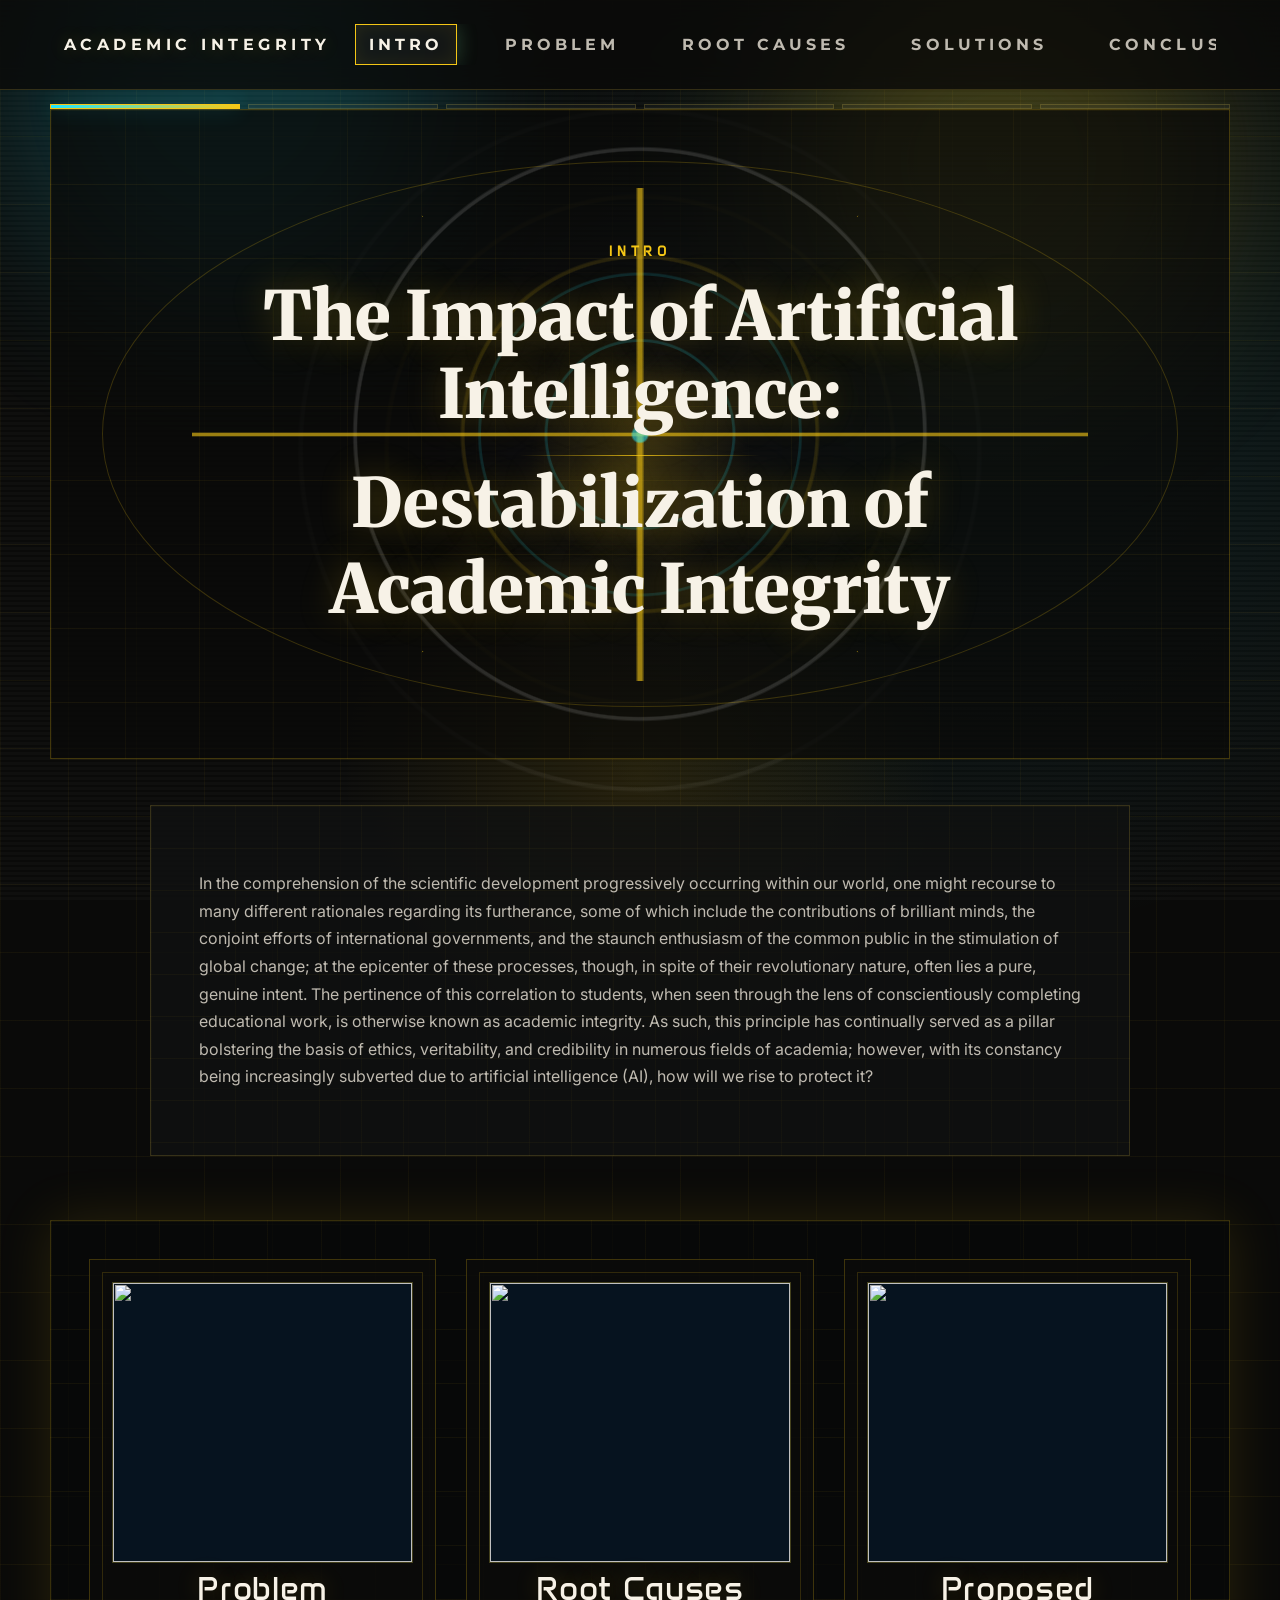
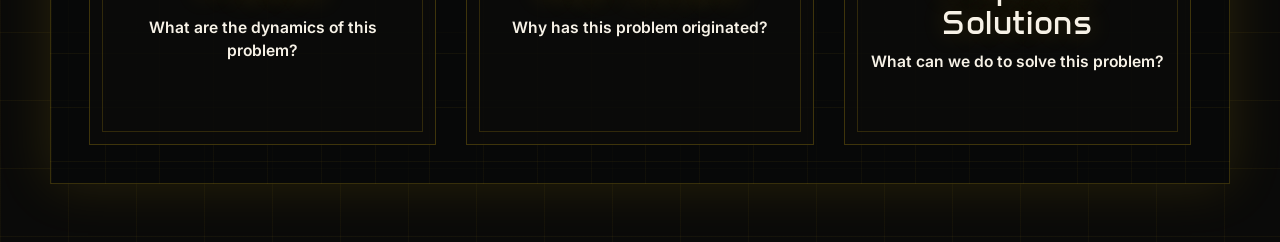
==== index.html @ 56b4ea34 "Add files via upload" ====
<!DOCTYPE html>
<html lang="en">
<head>
  <meta charset="UTF-8">
  <meta name="viewport" content="width=device-width, initial-scale=1.0">
  <title>The Impact of Artificial Intelligence: Destabilization of Academic Integrity</title>
  <link rel="preconnect" href="https://fonts.googleapis.com">
  <link rel="preconnect" href="https://fonts.gstatic.com" crossorigin>
  <link href="https://fonts.googleapis.com/css2?family=Cormorant+Garamond:wght@500;600;700&family=Anta&family=Inter:wght@400;500;600;700;800&family=Merriweather:wght@400;700;900&family=Montserrat:wght@400;500;600;700;800&display=swap" rel="stylesheet">
  <link rel="stylesheet" href="styles.css?v=finalbibliography6">
</head>
<body>
  <header class="site-header">
    <a class="brand" href="index.html">Academic Integrity</a>
    <nav class="nav">
      <a class="active" href="index.html">Intro</a>
      <a href="problem.html">Problem</a>
      <a href="root-causes.html">Root Causes</a>
      <a href="solutions.html">Solutions</a>
      <a href="conclusion.html">Conclusion</a>
    </nav>
  </header>

  <main>
    <section class="hero compass-frame">
      <div class="hero-copy">
        <p class="eyebrow">Intro</p>
        <h1><span>The Impact of Artificial Intelligence:</span><span>Destabilization of</span><span>Academic Integrity</span></h1>
      </div>
      <div class="ai-core" aria-hidden="true"></div>
    </section>

    <section class="single-panel intro-panel">
      <p>In the comprehension of the scientific development progressively occurring within our world, one might recourse to many different rationales regarding its furtherance, some of which include the contributions of brilliant minds, the conjoint efforts of international governments, and the staunch enthusiasm of the common public in the stimulation of global change; at the epicenter of these processes, though, in spite of their revolutionary nature, often lies a pure, genuine intent. The pertinence of this correlation to students, when seen through the lens of conscientiously completing educational work, is otherwise known as academic integrity. As such, this principle has continually served as a pillar bolstering the basis of ethics, veritability, and credibility in numerous fields of academia; however, with its constancy being increasingly subverted due to artificial intelligence (AI), how will we rise to protect it?</p>
    </section>

    <section class="feature-grid">
      <a class="feature-card" href="problem.html">
        <img class="feature-image" src="assets/problem-ai-head.png" alt="">
        <span class="feature-title">Problem</span>
        <span class="feature-question">What are the dynamics of this problem?</span>
      </a>
      <a class="feature-card" href="root-causes.html">
        <img class="feature-image" src="assets/root-causes-ai-tools.png" alt="">
        <span class="feature-title">Root Causes</span>
        <span class="feature-question">Why has this problem originated?</span>
      </a>
      <a class="feature-card" href="solutions.html">
        <img class="feature-image" src="assets/solutions-brain-bulb.png" alt="">
        <span class="feature-title">Proposed Solutions</span>
        <span class="feature-question">What can we do to solve this problem?</span>
      </a>
    </section>
  </main>
  <script src="theme-loader.js?v=45"></script>
</body>
</html>
---- styles.css ----
:root {
  --bg: #0a0a09;
  --panel: rgba(16, 17, 17, 0.84);
  --panel-strong: rgba(18, 18, 17, 0.96);
  --line: rgba(216, 183, 67, 0.2);
  --line-strong: #f5c716;
  --ink: #f7f2e7;
  --muted: #bfbab0;
  --accent: #21e6ff;
  --warning: #f5c716;
  --magenta: #ab70ff;
  --shadow: 0 0 52px rgba(245, 199, 22, 0.13);
  --font-display: "Montserrat";
  --font-serif: "Merriweather";
  --font-ui: "Montserrat";
  --font-body: "Inter";
  --font-digital: "Anta";
  --font-accent: "Cormorant Garamond";
}

* {
  box-sizing: border-box;
}

body {
  margin: 0;
  min-height: 100vh;
  color: var(--ink);
  font-family: var(--font-body);
  --cursor-x: 50%;
  --cursor-y: 50%;
  --tilt-x: 0deg;
  --tilt-y: 0deg;
  --glow-x: 50%;
  --glow-y: 50%;
  background:
    radial-gradient(circle at 50% 42%, rgba(245, 199, 22, 0.11), transparent 24%),
    radial-gradient(circle at 78% 20%, rgba(33, 230, 255, 0.09), transparent 32%),
    linear-gradient(rgba(245, 199, 22, 0.05) 1px, transparent 1px),
    linear-gradient(90deg, rgba(245, 199, 22, 0.04) 1px, transparent 1px),
    var(--bg);
  background-size: auto, auto, 68px 68px, 68px 68px, auto;
}

.ambient-field {
  position: fixed;
  inset: 0;
  z-index: -1;
  pointer-events: none;
  overflow: hidden;
}

.ambient-field span {
  position: absolute;
  width: 34vw;
  aspect-ratio: 1;
  border-radius: 50%;
  filter: blur(84px);
  opacity: 0.2;
  transform: translate(-50%, -50%);
  transition: left 500ms ease, top 500ms ease, opacity 300ms ease;
}

.ambient-field span:nth-child(1) {
  left: calc(18% + (var(--page-ratio) * 18%));
  top: 10%;
  background: var(--accent);
}

.ambient-field span:nth-child(2) {
  left: calc(78% - (var(--page-ratio) * 24%));
  top: calc(18% + (var(--page-ratio) * 16%));
  background: var(--warning);
}

.ambient-field span:nth-child(3) {
  left: var(--cursor-x);
  top: var(--cursor-y);
  width: 20vw;
  opacity: 0.12;
  background: var(--magenta);
}

body::before {
  content: "";
  position: fixed;
  inset: 0;
  pointer-events: none;
  background:
    radial-gradient(circle at 50% 50%, transparent 0 32%, rgba(245, 199, 22, 0.06) 32.2% 32.5%, transparent 32.8% 43%, rgba(255, 255, 255, 0.05) 43.2% 43.5%, transparent 43.8%),
    linear-gradient(transparent 50%, rgba(255, 255, 255, 0.018) 50%);
  background-size: auto, 100% 5px;
  mix-blend-mode: screen;
}

a {
  color: inherit;
  text-decoration: none;
}

p,
li {
  color: var(--muted);
  font-family: var(--font-body);
  font-size: clamp(1rem, 1.25vw, 1.12rem);
  line-height: 1.72;
}

.site-header {
  position: sticky;
  top: 0;
  z-index: 10;
  display: flex;
  align-items: center;
  justify-content: space-between;
  gap: 24px;
  padding: 24px clamp(20px, 5vw, 72px);
  border-bottom: 1px solid var(--line);
  background: rgba(10, 10, 9, 0.82);
  backdrop-filter: blur(16px);
}

.brand {
  color: var(--ink);
  font-family: var(--font-ui);
  font-weight: 700;
  letter-spacing: 0.28em;
  text-transform: uppercase;
  text-shadow: 0 0 18px rgba(245, 199, 22, 0.22);
  white-space: nowrap;
}

.nav {
  position: relative;
  display: flex;
  gap: clamp(8px, 3vw, 34px);
  overflow-x: auto;
  max-width: 100%;
  scrollbar-width: none;
}

.nav a {
  position: relative;
  z-index: 1;
  border: 1px solid transparent;
  padding: 10px 13px;
  color: var(--muted);
  font-family: var(--font-ui);
  font-size: 0.98rem;
  font-weight: 700;
  letter-spacing: 0.26em;
  text-transform: uppercase;
  white-space: nowrap;
}

.nav-indicator {
  position: absolute;
  z-index: 0;
  left: 0;
  top: 0;
  bottom: 0;
  border: 1px solid var(--line-strong);
  background: rgba(255, 255, 255, 0.04);
  box-shadow: 0 0 22px rgba(33, 230, 255, 0.16);
  transition: transform 220ms ease, width 220ms ease;
  pointer-events: none;
}

.route-progress {
  position: sticky;
  top: 88px;
  z-index: 9;
  width: min(1180px, calc(100% - 32px));
  margin: 14px auto 0;
  display: grid;
  grid-template-columns: repeat(var(--page-count, 6), minmax(0, 1fr));
  gap: 8px;
  pointer-events: auto;
}

.route-dot {
  height: 5px;
  border: 1px solid var(--line);
  background: rgba(255, 255, 255, 0.04);
  transition: transform 180ms ease, background 180ms ease, border-color 180ms ease;
}

.route-dot.is-lit {
  border-color: var(--line-strong);
  background: linear-gradient(90deg, var(--accent), var(--warning));
}

.route-dot.is-current {
  box-shadow: 0 0 22px rgba(33, 230, 255, 0.24);
}

.nav a:hover,
.nav a.active {
  border-color: rgba(245, 199, 22, 0.55);
  color: var(--ink);
  box-shadow: inset 0 0 18px rgba(245, 199, 22, 0.08), 0 0 24px rgba(245, 199, 22, 0.12);
}

main {
  width: min(1180px, calc(100% - 32px));
  margin: 0 auto;
}

.hero {
  min-height: min(680px, calc(78vh - 66px));
  display: grid;
  place-items: center;
  padding: clamp(44px, 7vw, 82px) clamp(18px, 4vw, 48px);
}

.compass-frame,
.digital-frame {
  position: relative;
  overflow: hidden;
  border: 1px solid rgba(245, 199, 22, 0.24);
  background:
    radial-gradient(circle at 50% 54%, rgba(245, 199, 22, 0.18), transparent 16%),
    radial-gradient(circle at 50% 50%, transparent 0 26%, rgba(245, 199, 22, 0.13) 26.2% 26.5%, transparent 26.8% 42%, rgba(255, 255, 255, 0.13) 42.2% 42.5%, transparent 42.8%),
    linear-gradient(rgba(245, 199, 22, 0.055) 1px, transparent 1px),
    linear-gradient(90deg, rgba(245, 199, 22, 0.04) 1px, transparent 1px),
    rgba(10, 10, 9, 0.74);
  background-size: auto, auto, 74px 74px, 74px 74px, auto;
  box-shadow: var(--shadow);
}

.compass-frame::before,
.digital-frame::before {
  content: "";
  position: absolute;
  inset: clamp(22px, 4vw, 58px);
  border: 1px solid rgba(245, 199, 22, 0.2);
  border-radius: 50%;
  pointer-events: none;
}

.compass-frame::after,
.digital-frame::after {
  content: "";
  position: absolute;
  width: min(48vw, 620px);
  aspect-ratio: 1;
  left: 50%;
  top: 50%;
  transform: translate(-50%, -50%) rotate(45deg);
  border: 2px solid rgba(245, 199, 22, 0.78);
  box-shadow: 0 0 38px rgba(245, 199, 22, 0.38);
  clip-path: polygon(50% 0, 56% 44%, 100% 50%, 56% 56%, 50% 100%, 44% 56%, 0 50%, 44% 44%);
  pointer-events: none;
}

.hero-copy,
.page-heading {
  position: relative;
  z-index: 2;
  padding: clamp(24px, 5vw, 48px);
  text-align: center;
}

.hero-copy {
  max-width: 980px;
}

.eyebrow {
  margin: 0 0 14px;
  color: var(--warning);
  font-family: var(--font-digital);
  font-size: 0.84rem;
  font-weight: 800;
  letter-spacing: 0.36em;
  text-transform: uppercase;
}

h1,
h2,
h3 {
  margin: 0;
  color: var(--ink);
  letter-spacing: 0;
  font-family: var(--font-display);
}

h1 {
  max-width: 980px;
  font-size: clamp(2.75rem, 5.3vw, 5.35rem);
  font-family: var(--font-serif);
  font-weight: 900;
  line-height: 1.15;
  text-shadow: 0 0 36px rgba(245, 199, 22, 0.26);
}

h1 span {
  display: block;
}

h1 span:first-child::after {
  content: "";
  display: block;
  width: min(240px, 44vw);
  height: 1px;
  margin: clamp(14px, 2vw, 22px) auto 0;
  background: linear-gradient(90deg, transparent, rgba(245, 199, 22, 0.82), transparent);
}

h1 span + span {
  margin-top: 0.12em;
}

h2 {
  margin-bottom: 18px;
  color: var(--ink);
  font-size: clamp(1.3rem, 1.85vw, 1.9rem);
  font-weight: 800;
  line-height: 1.18;
  overflow-wrap: anywhere;
  hyphens: auto;
}

h3 {
  margin: 28px 0 12px;
  color: var(--warning);
  font-family: var(--font-digital);
  font-size: 1rem;
  letter-spacing: 0.22em;
  text-transform: uppercase;
}

.ai-core {
  position: absolute;
  z-index: 1;
  inset: 12%;
  pointer-events: none;
  background:
    radial-gradient(circle at 50% 50%, rgba(33, 230, 255, 0.55) 0 1.4%, transparent 1.8%),
    linear-gradient(90deg, transparent 0 49.5%, rgba(245, 199, 22, 0.62) 49.8% 50.2%, transparent 50.5%),
    linear-gradient(0deg, transparent 0 49.5%, rgba(245, 199, 22, 0.62) 49.8% 50.2%, transparent 50.5%),
    radial-gradient(circle at 50% 50%, transparent 0 18%, rgba(33, 230, 255, 0.16) 18.2% 18.5%, transparent 18.8% 31%, rgba(33, 230, 255, 0.13) 31.2% 31.5%, transparent 31.8%);
  animation: pulseGrid 5s ease-in-out infinite;
}

.page {
  padding: clamp(34px, 6vw, 72px) 0 clamp(54px, 8vw, 96px);
}

.page-heading {
  min-height: 300px;
  display: grid;
  place-content: center;
  margin-bottom: clamp(34px, 6vw, 72px);
}

.page-heading h1 {
  font-size: clamp(3rem, 6.5vw, 6.6rem);
  line-height: 1.08;
}

.single-panel,
.main-panel,
.quote-panel {
  border: 1px solid var(--line);
  background:
    linear-gradient(rgba(245, 199, 22, 0.035) 1px, transparent 1px),
    linear-gradient(90deg, rgba(245, 199, 22, 0.026) 1px, transparent 1px),
    var(--panel);
  background-size: 42px 42px;
  box-shadow: var(--shadow);
  padding: clamp(26px, 4.4vw, 48px);
}

.motion-panel {
  opacity: 0;
  clip-path: inset(18px 0 18px 0 round 18px);
  filter: blur(6px);
  transform: translateY(24px) scale(0.985) rotateX(var(--tilt-x)) rotateY(var(--tilt-y));
  transform-style: preserve-3d;
  transition: opacity 650ms ease, transform 650ms ease, filter 650ms ease, clip-path 650ms ease, border-color 180ms ease;
}

.motion-panel.is-visible {
  opacity: 1;
  clip-path: inset(0 0 0 0 round 0);
  filter: blur(0);
  transform: translateY(0) rotateX(var(--tilt-x)) rotateY(var(--tilt-y));
}

.motion-panel::selection {
  background: var(--accent);
  color: var(--bg);
}

.single-panel {
  margin: clamp(26px, 4vw, 46px) 0;
}

.intro-panel {
  max-width: 980px;
  margin-left: auto;
  margin-right: auto;
}

.feature-grid {
  display: grid;
  grid-template-columns: repeat(3, minmax(0, 1fr));
  gap: clamp(18px, 2.4vw, 30px);
  margin: clamp(30px, 5vw, 64px) 0 clamp(30px, 5vw, 58px);
  padding: clamp(22px, 3.4vw, 38px);
  border: 1px solid rgba(245, 199, 22, 0.2);
  background:
    radial-gradient(circle at 50% 50%, rgba(245, 199, 22, 0.1), transparent 22%),
    linear-gradient(rgba(245, 199, 22, 0.05) 1px, transparent 1px),
    linear-gradient(90deg, rgba(245, 199, 22, 0.04) 1px, transparent 1px),
    rgba(8, 9, 9, 0.72);
  background-size: auto, 54px 54px, 54px 54px, auto;
  box-shadow: var(--shadow);
}

.feature-card {
  position: relative;
  display: grid;
  grid-template-rows: clamp(230px, 22vw, 310px) auto auto;
  align-content: start;
  gap: 10px;
  min-height: 486px;
  padding: clamp(16px, 2vw, 22px);
  border: 1px solid rgba(245, 199, 22, 0.22);
  background: rgba(11, 11, 10, 0.82);
  overflow: hidden;
  transition: transform 180ms ease, border-color 180ms ease, box-shadow 180ms ease;
}

.feature-card::before {
  content: "";
  position: absolute;
  inset: 12px;
  border: 1px solid rgba(245, 199, 22, 0.16);
  pointer-events: none;
}

.feature-card:hover {
  transform: translateY(-8px);
  border-color: rgba(245, 199, 22, 0.72);
  box-shadow: 0 0 44px rgba(245, 199, 22, 0.17);
}

.feature-image {
  display: block;
  width: 100%;
  height: 100%;
  object-fit: contain;
  border: 1px solid rgba(245, 199, 22, 0.25);
  background-color: #06131f;
}

.feature-title {
  color: var(--ink);
  align-self: center;
  font-family: var(--font-digital);
  font-size: clamp(1.85rem, 2.55vw, 3rem);
  font-weight: 400;
  letter-spacing: 0.02em;
  line-height: 1.04;
  text-align: center;
  text-shadow: 0 0 24px rgba(245, 199, 22, 0.22);
}

.feature-question {
  align-self: start;
  color: var(--ink);
  font-family: var(--font-body);
  font-size: clamp(0.98rem, 1.16vw, 1.22rem);
  font-weight: 600;
  line-height: 1.45;
  text-align: center;
}

.content-grid,
.two-column {
  display: grid;
  gap: clamp(24px, 4vw, 46px);
  align-items: stretch;
}

.content-grid {
  grid-template-columns: minmax(0, 1fr) minmax(300px, 0.56fr);
}

.two-column {
  grid-template-columns: repeat(2, minmax(0, 1fr));
}

.two-column .main-panel,
.content-grid .main-panel,
.content-grid .quote-panel {
  height: 100%;
}

.panel-image {
  display: block;
  width: 100%;
  margin: 0 0 24px;
  border: 1px solid rgba(245, 199, 22, 0.26);
  background: rgba(2, 8, 23, 0.6);
  box-shadow: inset 0 0 24px rgba(245, 199, 22, 0.08), 0 0 28px rgba(245, 199, 22, 0.12);
}

.conclusion-image {
  height: auto;
  max-height: none;
  object-fit: contain;
}

.conclusion-thesis {
  margin: 8px 0 28px;
  color: var(--ink);
  font-family: var(--font-accent);
  font-size: clamp(1.8rem, 3.25vw, 3.25rem);
  font-style: normal;
  font-weight: 700;
  line-height: 1.08;
  text-shadow: 0 0 26px rgba(245, 199, 22, 0.2);
}

.accent-list {
  margin: 0;
  padding: 0;
  list-style: none;
}

.accent-list li {
  position: relative;
  margin: 18px 0;
  padding: 14px 14px 14px 42px;
  border-left: 2px solid var(--warning);
  background: rgba(245, 199, 22, 0.05);
}

.accent-list li::before {
  content: "✦";
  position: absolute;
  left: 14px;
  top: 14px;
  color: var(--accent);
  font-family: var(--font-digital);
  font-size: 1rem;
  line-height: 1;
  text-shadow: 0 0 14px currentColor;
}

.rationale-heading {
  margin: 30px 0 16px;
  padding-left: 16px;
  border-left: 3px solid var(--warning);
  color: var(--warning);
  font-family: var(--font-digital);
  font-size: clamp(1.45rem, 2.15vw, 2.15rem);
  letter-spacing: 0.18em;
  text-transform: uppercase;
  text-shadow: 0 0 20px rgba(245, 199, 22, 0.42);
}

.quote-panel {
  border-color: rgba(245, 199, 22, 0.28);
  background:
    radial-gradient(circle at 50% 45%, rgba(171, 112, 255, 0.12), transparent 40%),
    linear-gradient(rgba(245, 199, 22, 0.026) 1px, transparent 1px),
    linear-gradient(90deg, rgba(245, 199, 22, 0.022) 1px, transparent 1px),
    var(--panel-strong);
  background-size: auto, 42px 42px, 42px 42px, auto;
}

.quote-panel-inline {
  margin: 24px 0;
  height: auto;
}

.quote-panel-inline blockquote {
  font-size: clamp(1.04rem, 1.45vw, 1.34rem);
  line-height: 1.38;
}

.stat-visual {
  position: relative;
  margin: 24px 0;
  padding: clamp(20px, 2.8vw, 34px);
  overflow: hidden;
  border: 1px solid rgba(245, 199, 22, 0.28);
  background:
    radial-gradient(circle at 82% 12%, rgba(33, 230, 255, 0.18), transparent 30%),
    linear-gradient(rgba(245, 199, 22, 0.028) 1px, transparent 1px),
    linear-gradient(90deg, rgba(245, 199, 22, 0.024) 1px, transparent 1px),
    rgba(6, 10, 18, 0.72);
  background-size: auto, 28px 28px, 28px 28px, auto;
  box-shadow: inset 0 0 28px rgba(33, 230, 255, 0.08), 0 0 26px rgba(245, 199, 22, 0.1);
}

.stat-visual::before {
  content: "";
  position: absolute;
  inset: 12px;
  border: 1px solid rgba(255, 255, 255, 0.09);
  pointer-events: none;
}

.stat-bars {
  display: grid;
  grid-template-columns: repeat(3, minmax(0, 1fr));
  gap: clamp(18px, 2.4vw, 30px);
}

.stat-card {
  position: relative;
  min-width: 0;
  min-height: clamp(250px, 23vw, 330px);
  padding: clamp(18px, 2vw, 24px);
  display: grid;
  grid-template-rows: minmax(56px, auto) minmax(54px, auto) minmax(26px, auto);
  align-content: end;
  align-items: end;
  gap: 8px;
  overflow: hidden;
  border-left: 1px solid rgba(245, 199, 22, 0.28);
}

.stat-card strong,
.stat-card span,
.stat-card em,
.stat-count strong {
  position: relative;
  min-width: 0;
  z-index: 1;
}

.stat-count strong {
  color: var(--warning);
  font-family: var(--font-serif);
  font-size: clamp(2.35rem, 5.2vw, 5rem);
  font-style: italic;
  font-weight: 400;
  line-height: 0.9;
  text-shadow: 0 0 24px rgba(245, 199, 22, 0.28);
}

.stat-card strong {
  align-self: end;
  color: var(--warning);
  font-family: var(--font-serif);
  font-size: clamp(2rem, 2.45vw, 3rem);
  font-style: italic;
  font-weight: 400;
  line-height: 0.9;
  white-space: nowrap;
  overflow-wrap: normal;
  text-shadow: 0 0 24px rgba(245, 199, 22, 0.28);
}

.stat-card span,
.stat-count span {
  color: var(--ink);
  font-family: var(--font-display);
  font-size: clamp(1rem, 1.45vw, 1.28rem);
  font-weight: 800;
  line-height: 1.1;
}

.stat-card span {
  font-size: clamp(0.82rem, 1.02vw, 1rem);
  line-height: 1.12;
}

.stat-card span {
  align-self: end;
}

.stat-card em,
.stat-count em {
  display: block;
  width: 100%;
  max-width: 100%;
  color: var(--muted);
  font-family: var(--font-digital);
  font-size: clamp(0.5rem, 0.72vw, 0.66rem);
  font-style: normal;
  font-weight: 800;
  letter-spacing: 0.02em;
  line-height: 1.25;
  overflow-wrap: anywhere;
  text-transform: uppercase;
}

.stat-card em {
  grid-column: auto;
  align-self: end;
}

.stat-card i {
  position: absolute;
  left: clamp(18px, 2vw, 24px);
  right: clamp(18px, 2vw, 24px);
  bottom: clamp(18px, 2vw, 24px);
  width: auto;
  height: var(--value);
  min-height: 22px;
  z-index: 0;
  border: 1px solid rgba(245, 199, 22, 0.24);
  background: linear-gradient(180deg, rgba(245, 199, 22, 0.5), rgba(33, 230, 255, 0.12));
  box-shadow: 0 0 22px rgba(245, 199, 22, 0.16);
}

.stat-count {
  min-height: 250px;
  display: grid;
  align-content: center;
  justify-items: start;
}

.stat-count strong {
  font-size: clamp(3.8rem, 8vw, 7.4rem);
}

blockquote {
  margin: 0 0 22px;
  color: var(--ink);
  font-size: clamp(1.22rem, 2vw, 1.82rem);
  font-weight: 700;
  line-height: 1.25;
}

.inline-quote {
  margin: 22px 0;
  padding: 22px;
  border: 1px solid rgba(245, 199, 22, 0.34);
  background: rgba(245, 199, 22, 0.05);
}

.design-grid {
  align-items: stretch;
}

.design-card {
  min-height: 420px;
}

.design-swatch {
  display: block;
  min-height: 230px;
  border: 1px solid var(--line);
}

.neural-swatch {
  background:
    radial-gradient(circle at 34% 42%, rgba(48, 255, 207, 0.7), transparent 18%),
    linear-gradient(rgba(48, 255, 207, 0.14) 1px, transparent 1px),
    linear-gradient(90deg, rgba(48, 255, 207, 0.14) 1px, transparent 1px),
    #03120f;
  background-size: auto, 30px 30px, 30px 30px, auto;
}

.terminal-swatch {
  background:
    repeating-linear-gradient(0deg, rgba(108, 255, 90, 0.16) 0 1px, transparent 1px 12px),
    repeating-linear-gradient(90deg, rgba(108, 255, 90, 0.12) 0 1px, transparent 1px 18px),
    #020403;
}

.holo-swatch {
  background:
    radial-gradient(circle at 30% 25%, rgba(122, 229, 255, 0.45), transparent 22%),
    radial-gradient(circle at 70% 34%, rgba(215, 117, 255, 0.4), transparent 26%),
    linear-gradient(135deg, rgba(122, 229, 255, 0.1), rgba(215, 117, 255, 0.12)),
    #050814;
}

.impact-line {
  color: var(--ink);
  font-family: var(--font-display);
  font-size: clamp(1.55rem, 3.2vw, 2.9rem);
  font-weight: 800;
  line-height: 1.08;
  padding: 22px;
  border: 1px solid rgba(245, 199, 22, 0.55);
  background:
    radial-gradient(circle at 50% 50%, rgba(245, 199, 22, 0.13), transparent 42%),
    rgba(245, 199, 22, 0.05);
  box-shadow: 0 0 32px rgba(245, 199, 22, 0.16);
}

.closing-impact {
  font-family: var(--font-serif);
  font-style: italic;
  font-weight: 400;
  font-size: clamp(2rem, 4.4vw, 4.2rem);
  line-height: 1.02;
  letter-spacing: 0;
}

.works-cited-link {
  position: relative;
  z-index: 6;
  display: inline-grid;
  place-items: center;
  min-height: 58px;
  margin-top: 8px;
  padding: 16px 28px;
  color: var(--bg);
  font-family: var(--font-digital);
  font-size: 0.9rem;
  font-weight: 800;
  letter-spacing: 0.18em;
  text-transform: uppercase;
  text-decoration: none;
  pointer-events: auto;
  border: 1px solid rgba(245, 199, 22, 0.72);
  background: linear-gradient(135deg, #f5c716, #fff0a4 48%, #d6a70c);
  box-shadow: 0 0 34px rgba(245, 199, 22, 0.26), inset 0 0 18px rgba(255, 255, 255, 0.28);
  transition: transform 180ms ease, box-shadow 180ms ease;
}

.works-cited-link::after {
  content: "";
  position: absolute;
  inset: 7px;
  border: 1px solid rgba(5, 8, 20, 0.34);
  pointer-events: none;
}

.works-cited-link:hover {
  transform: translateY(-3px);
  box-shadow: 0 0 46px rgba(245, 199, 22, 0.42), inset 0 0 18px rgba(255, 255, 255, 0.36);
}

.citation-page-link {
  position: relative;
  z-index: 10;
  display: inline-grid;
  place-items: center;
  min-height: 60px;
  margin-top: 12px;
  padding: 16px 30px;
  color: var(--bg);
  font-family: var(--font-digital);
  font-size: 0.92rem;
  font-weight: 800;
  letter-spacing: 0.18em;
  text-transform: uppercase;
  text-decoration: none;
  pointer-events: auto;
  border: 1px solid rgba(245, 199, 22, 0.85);
  background:
    linear-gradient(90deg, rgba(5, 8, 20, 0.16) 1px, transparent 1px),
    linear-gradient(rgba(5, 8, 20, 0.12) 1px, transparent 1px),
    linear-gradient(135deg, #f5c716, #fff4b8 48%, #d7b7ff);
  background-size: 16px 16px, 16px 16px, auto;
  box-shadow: 0 0 38px rgba(245, 199, 22, 0.34), inset 0 0 18px rgba(255, 255, 255, 0.3);
  transition: transform 180ms ease, box-shadow 180ms ease;
}

.citation-page-link::after {
  content: "";
  position: absolute;
  inset: 7px;
  border: 1px solid rgba(5, 8, 20, 0.32);
  pointer-events: none;
}

.citation-page-link:hover {
  transform: translateY(-3px);
  box-shadow: 0 0 48px rgba(245, 199, 22, 0.46), inset 0 0 18px rgba(255, 255, 255, 0.36);
}

.citation-tabs {
  display: grid;
  gap: 24px;
}

.citation-tabs > input {
  position: absolute;
  opacity: 0;
  pointer-events: none;
}

.citation-tab-list {
  position: relative;
  z-index: 3;
  display: grid;
  grid-template-columns: repeat(3, minmax(0, 1fr));
  gap: 12px;
}

.citation-tab-list label {
  display: grid;
  place-items: center;
  min-height: 58px;
  padding: 14px;
  color: var(--muted);
  cursor: pointer;
  font-family: var(--font-digital);
  font-size: clamp(0.76rem, 1.1vw, 0.92rem);
  font-weight: 800;
  letter-spacing: 0.14em;
  text-align: center;
  text-transform: uppercase;
  border: 1px solid var(--line);
  background:
    linear-gradient(90deg, rgba(245, 199, 22, 0.045) 1px, transparent 1px),
    linear-gradient(rgba(33, 230, 255, 0.04) 1px, transparent 1px),
    rgba(255, 255, 255, 0.035);
  background-size: 18px 18px;
  transition: color 180ms ease, border-color 180ms ease, box-shadow 180ms ease, transform 180ms ease;
}

.citation-tab-list label:hover {
  color: var(--ink);
  transform: translateY(-2px);
  border-color: var(--line-strong);
  box-shadow: 0 0 24px rgba(245, 199, 22, 0.16);
}

#tab-cited:checked ~ .citation-tab-list label[for="tab-cited"],
#tab-referenced:checked ~ .citation-tab-list label[for="tab-referenced"],
#tab-images:checked ~ .citation-tab-list label[for="tab-images"] {
  color: var(--bg);
  border-color: rgba(245, 199, 22, 0.78);
  background:
    linear-gradient(135deg, #f5c716, #fff0a4 48%, #d6a70c);
  box-shadow: 0 0 34px rgba(245, 199, 22, 0.26);
}

.citation-panel {
  display: none;
  position: relative;
  z-index: 2;
  padding: clamp(20px, 3.5vw, 38px);
  border: 1px solid var(--line);
  background:
    linear-gradient(rgba(245, 199, 22, 0.026) 1px, transparent 1px),
    linear-gradient(90deg, rgba(33, 230, 255, 0.025) 1px, transparent 1px),
    rgba(2, 8, 23, 0.42);
  background-size: 34px 34px;
}

#tab-cited:checked ~ .cited-panel,
#tab-referenced:checked ~ .referenced-panel,
#tab-images:checked ~ .images-panel {
  display: block;
}

.citation-panel h2 {
  margin-bottom: 20px;
  color: var(--warning);
  font-family: var(--font-accent);
  font-size: clamp(2.2rem, 4.2vw, 4rem);
  font-weight: 700;
  line-height: 1;
  text-align: center;
}

.citation-panel p {
  margin: 0 0 18px;
  color: var(--ink);
  font-family: var(--font-serif);
  font-size: clamp(1rem, 1.45vw, 1.28rem);
  line-height: 1.75;
  overflow-wrap: anywhere;
}

.citation-panel em {
  color: var(--warning);
}

.citation-image-gallery {
  display: grid;
  gap: clamp(24px, 4vw, 44px);
}

.citation-image-card {
  position: relative;
  z-index: 2;
  padding: clamp(16px, 2.4vw, 28px);
  border: 1px solid var(--line);
  background:
    linear-gradient(rgba(245, 199, 22, 0.026) 1px, transparent 1px),
    linear-gradient(90deg, rgba(33, 230, 255, 0.025) 1px, transparent 1px),
    rgba(2, 8, 23, 0.42);
  background-size: 34px 34px;
  box-shadow: inset 0 0 28px rgba(33, 230, 255, 0.08), 0 0 26px rgba(245, 199, 22, 0.1);
}

.citation-image-card h2 {
  margin-bottom: 18px;
  color: var(--warning);
  font-family: var(--font-accent);
  font-size: clamp(2rem, 3.6vw, 3.6rem);
  font-weight: 700;
  line-height: 1;
  text-align: center;
}

.citation-image-card img {
  display: block;
  width: 100%;
  height: auto;
  border: 1px solid rgba(245, 199, 22, 0.28);
  background: #fff;
  box-shadow: 0 0 30px rgba(122, 229, 255, 0.14);
}

strong {
  color: var(--warning);
}

@media (max-width: 860px) {
  .stat-bars {
    grid-template-columns: repeat(auto-fit, minmax(min(100%, 190px), 1fr));
  }

  .stat-card strong {
    font-size: clamp(2.1rem, 9vw, 3.35rem);
  }

  .site-header {
    align-items: flex-start;
    flex-direction: column;
  }

  .nav {
    width: 100%;
  }

  .route-progress {
    top: 130px;
  }

  .content-grid,
  .two-column,
  .feature-grid {
    grid-template-columns: 1fr;
  }

  .hero {
    min-height: 600px;
    padding: 46px 18px;
  }

  h1 {
    max-width: 720px;
    font-size: clamp(2.55rem, 7.8vw, 4.55rem);
    line-height: 1.12;
  }

  .page-heading h1 {
    font-size: clamp(2.45rem, 8vw, 4.6rem);
    line-height: 1.16;
  }

  .feature-card {
    min-height: 0;
    grid-template-rows: 250px auto auto;
  }
}

@media (max-width: 560px) {
  .citation-tab-list {
    grid-template-columns: 1fr;
  }

  .stat-bars {
    grid-template-columns: 1fr;
  }

  main {
    width: min(100% - 22px, 1240px);
  }

  .site-header {
    padding: 16px 11px;
  }

  .brand,
  .nav a {
    letter-spacing: 0.12em;
  }

  h1 {
    font-size: clamp(2rem, 8.6vw, 3rem);
    line-height: 1.2;
  }

  h1 span + span {
    margin-top: 0.22em;
  }
}

@keyframes pulseGrid {
  0%,
  100% {
    filter: saturate(1) brightness(1);
  }

  50% {
    filter: saturate(1.25) brightness(1.1);
  }
}
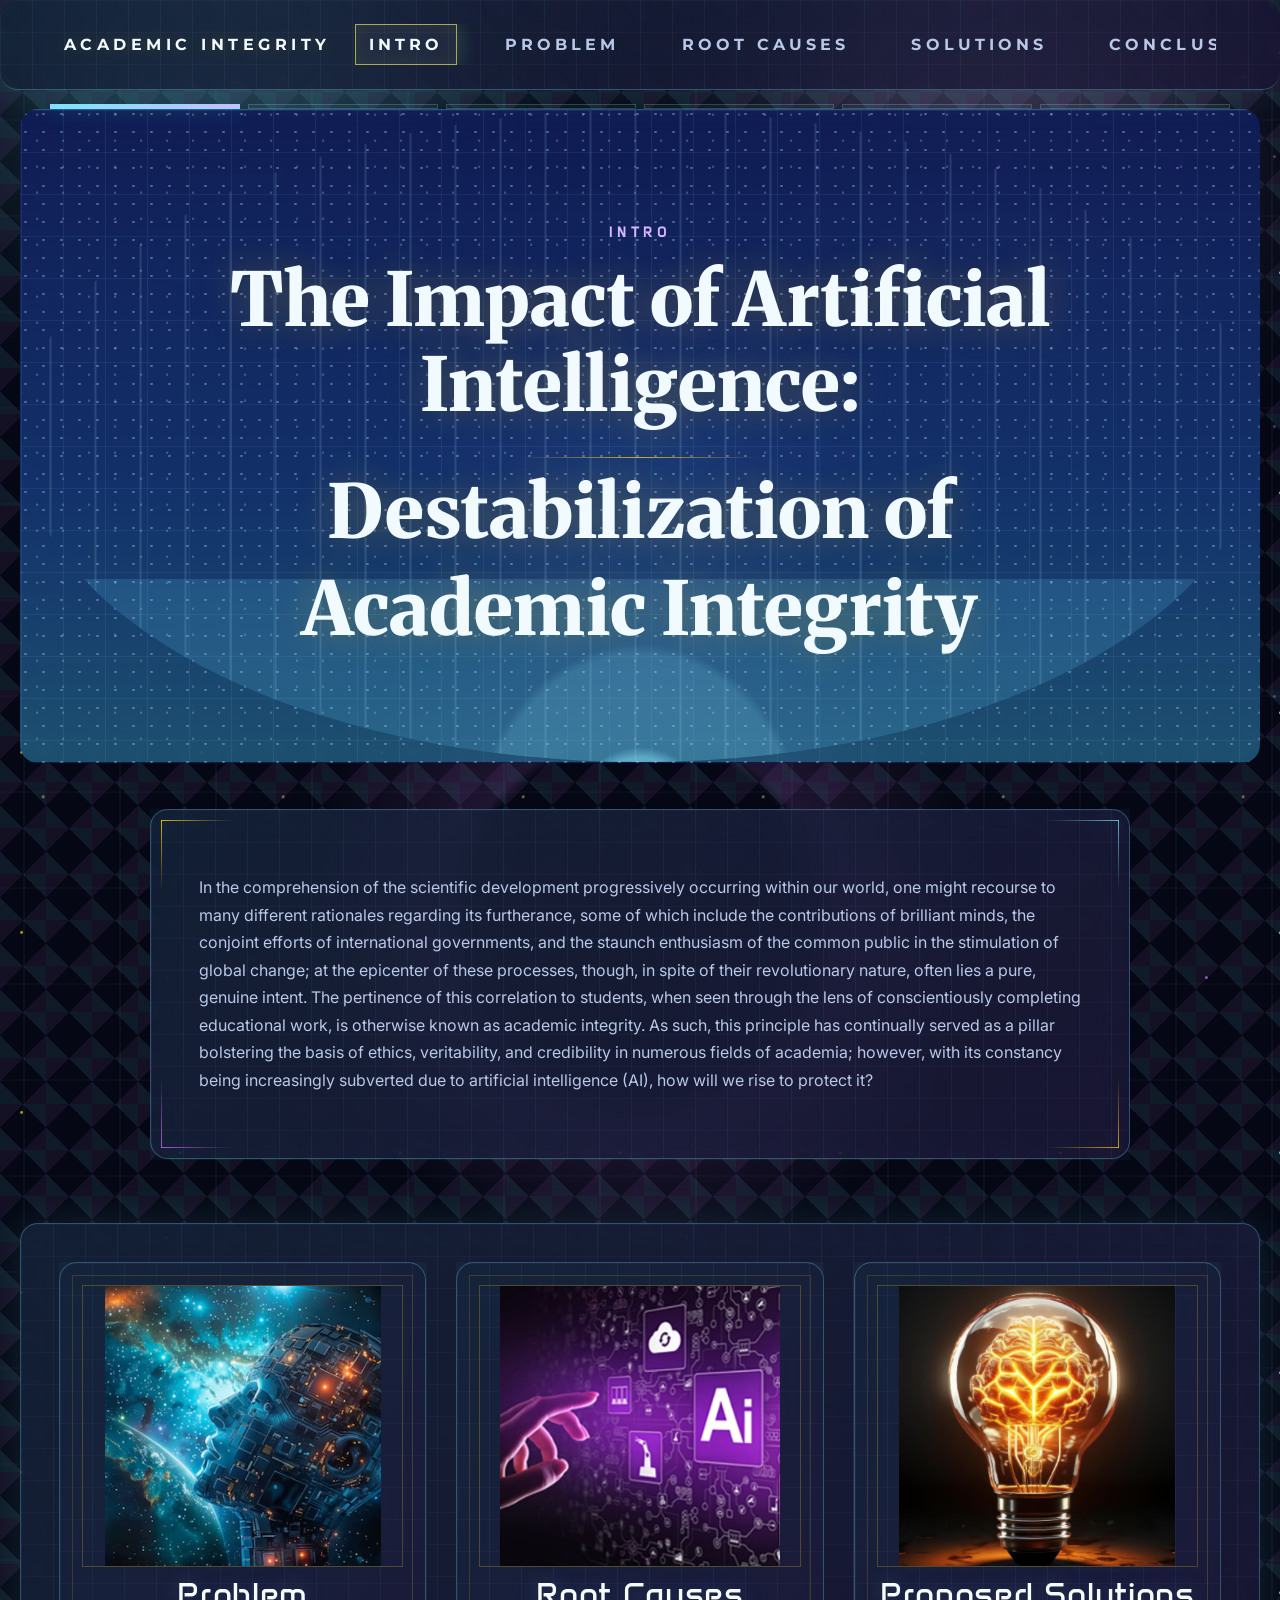
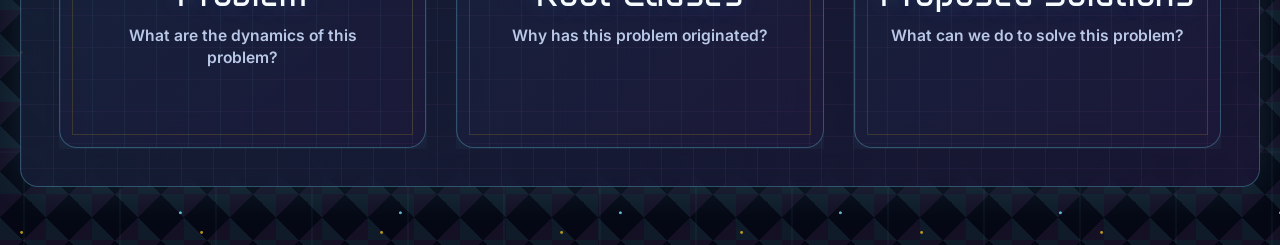
==== commit fd71dabe: "Add files via upload" ====
--- a/index.html
+++ b/index.html
@@ -7,7 +7,7 @@
   <link rel="preconnect" href="https://fonts.googleapis.com">
   <link rel="preconnect" href="https://fonts.gstatic.com" crossorigin>
   <link href="https://fonts.googleapis.com/css2?family=Cormorant+Garamond:wght@500;600;700&family=Anta&family=Inter:wght@400;500;600;700;800&family=Merriweather:wght@400;700;900&family=Montserrat:wght@400;500;600;700;800&display=swap" rel="stylesheet">
-  <link rel="stylesheet" href="styles.css?v=finalbibliography6">
+  <link rel="stylesheet" href="styles.css?v=cursorglow1">
 </head>
 <body>
   <header class="site-header">
@@ -52,6 +52,6 @@
       </a>
     </section>
   </main>
-  <script src="theme-loader.js?v=45"></script>
+  <script src="theme-loader.js?v=55"></script>
 </body>
 </html>
--- a/styles.css
+++ b/styles.css
@@ -16,6 +16,7 @@
   --font-body: "Inter";
   --font-digital: "Anta";
   --font-accent: "Cormorant Garamond";
+  --font-quote: "Magnolia Script", "Binate", Georgia, "Cormorant Garamond", serif;
 }
 
 * {
@@ -76,9 +77,27 @@
 .ambient-field span:nth-child(3) {
   left: var(--cursor-x);
   top: var(--cursor-y);
-  width: 20vw;
-  opacity: 0.12;
+  width: 30vw;
+  opacity: 0.24;
+  filter: blur(54px);
   background: var(--magenta);
+}
+
+.ambient-field::after {
+  content: "";
+  position: absolute;
+  left: var(--cursor-x);
+  top: var(--cursor-y);
+  width: min(520px, 46vw);
+  aspect-ratio: 1;
+  border-radius: 50%;
+  pointer-events: none;
+  transform: translate(-50%, -50%);
+  background:
+    radial-gradient(circle, color-mix(in srgb, var(--accent), transparent 54%) 0%, color-mix(in srgb, var(--warning), transparent 78%) 28%, color-mix(in srgb, var(--magenta), transparent 88%) 46%, transparent 72%);
+  filter: blur(28px);
+  mix-blend-mode: screen;
+  opacity: 0.78;
 }
 
 body::before {
@@ -372,6 +391,7 @@
 }
 
 .motion-panel {
+  position: relative;
   opacity: 0;
   clip-path: inset(18px 0 18px 0 round 18px);
   filter: blur(6px);
@@ -390,6 +410,22 @@
 .motion-panel::selection {
   background: var(--accent);
   color: var(--bg);
+}
+
+.motion-panel::after {
+  content: "";
+  position: absolute;
+  inset: 0;
+  z-index: 2;
+  pointer-events: none;
+  background:
+    radial-gradient(circle at var(--glow-x) var(--glow-y), color-mix(in srgb, var(--accent), transparent 56%), color-mix(in srgb, var(--warning), transparent 86%) 20%, transparent 46%);
+  opacity: 0;
+  transition: opacity 160ms ease;
+}
+
+.motion-panel:hover::after {
+  opacity: 0.58;
 }
 
 .single-panel {
@@ -729,6 +765,30 @@
   line-height: 1.25;
 }
 
+body blockquote {
+  font-family: var(--font-quote);
+  font-style: italic;
+  font-weight: 500;
+  letter-spacing: 0.01em;
+}
+
+.quote-panel blockquote + p {
+  display: inline-block;
+  margin: 0 0 22px;
+  padding: 6px 10px;
+  border: 1px solid color-mix(in srgb, var(--accent), transparent 64%);
+  color: color-mix(in srgb, var(--warning), white 30%);
+  background: color-mix(in srgb, var(--panel-strong), var(--accent) 10%);
+  font-family: var(--font-ui);
+  font-size: clamp(0.88rem, 1.04vw, 1rem);
+  font-style: normal;
+  font-weight: 800;
+  letter-spacing: 0.08em;
+  line-height: 1.2;
+  text-transform: uppercase;
+  text-shadow: 0 0 14px color-mix(in srgb, var(--accent), transparent 52%);
+}
+
 .inline-quote {
   margin: 22px 0;
   padding: 22px;
@@ -742,6 +802,344 @@
 
 .design-card {
   min-height: 420px;
+}
+
+.mockups-page {
+  padding-bottom: 70px;
+}
+
+.mockup-grid {
+  display: grid;
+  grid-template-columns: repeat(2, minmax(0, 1fr));
+  gap: clamp(18px, 2.6vw, 34px);
+  margin: clamp(30px, 5vw, 58px) 0;
+}
+
+.mockup-card {
+  --m-bg: #0a0a09;
+  --m-panel: rgba(255, 255, 255, 0.08);
+  --m-line: rgba(255, 255, 255, 0.28);
+  --m-ink: #f7f2e7;
+  --m-muted: rgba(247, 242, 231, 0.68);
+  --m-one: #21e6ff;
+  --m-two: #f5c716;
+  display: grid;
+  gap: 18px;
+  padding: clamp(18px, 2.5vw, 28px);
+  border: 1px solid color-mix(in srgb, var(--m-line), transparent 10%);
+  background:
+    radial-gradient(circle at 16% 14%, color-mix(in srgb, var(--m-one), transparent 72%), transparent 30%),
+    radial-gradient(circle at 84% 24%, color-mix(in srgb, var(--m-two), transparent 76%), transparent 30%),
+    rgba(8, 10, 12, 0.88);
+  box-shadow: 0 0 38px color-mix(in srgb, var(--m-one), transparent 86%);
+}
+
+.mockup-preview {
+  position: relative;
+  min-height: 360px;
+  overflow: hidden;
+  border: 1px solid var(--m-line);
+  background:
+    linear-gradient(color-mix(in srgb, var(--m-one), transparent 92%) 1px, transparent 1px),
+    linear-gradient(90deg, color-mix(in srgb, var(--m-one), transparent 92%) 1px, transparent 1px),
+    var(--m-bg);
+  background-size: 34px 34px;
+}
+
+.mockup-preview::before {
+  content: "";
+  position: absolute;
+  inset: 0;
+  background:
+    radial-gradient(circle at 50% 44%, color-mix(in srgb, var(--m-two), transparent 82%), transparent 30%),
+    linear-gradient(transparent 50%, rgba(255, 255, 255, 0.03) 50%);
+  background-size: auto, 100% 5px;
+  pointer-events: none;
+}
+
+.mockup-nav {
+  position: relative;
+  z-index: 1;
+  display: grid;
+  grid-template-columns: 1fr 0.72fr 0.9fr;
+  gap: 8px;
+  padding: 16px;
+  border-bottom: 1px solid var(--m-line);
+  background: color-mix(in srgb, var(--m-bg), #000 18%);
+}
+
+.mockup-nav span {
+  height: 10px;
+  border: 1px solid var(--m-line);
+  background: linear-gradient(90deg, var(--m-one), var(--m-two));
+  opacity: 0.78;
+}
+
+.mockup-hero {
+  position: relative;
+  z-index: 1;
+  display: grid;
+  align-content: center;
+  min-height: 158px;
+  padding: 24px;
+  text-align: center;
+}
+
+.mockup-hero span {
+  color: var(--m-two);
+  font-family: var(--font-digital);
+  font-size: 0.72rem;
+  letter-spacing: 0.26em;
+  text-transform: uppercase;
+}
+
+.mockup-hero strong {
+  display: block;
+  margin: 12px auto 0;
+  max-width: 470px;
+  color: var(--m-ink);
+  font-family: var(--m-title-font, var(--font-serif));
+  font-size: clamp(2rem, 4.2vw, 3.35rem);
+  line-height: 1.02;
+  text-shadow: 0 0 24px color-mix(in srgb, var(--m-two), transparent 64%);
+}
+
+.mockup-body {
+  position: relative;
+  z-index: 1;
+  display: grid;
+  grid-template-columns: var(--m-columns, 1fr 0.86fr);
+  gap: 18px;
+  padding: 18px;
+}
+
+.mockup-body p,
+.mockup-body blockquote {
+  min-height: 94px;
+  margin: 0;
+  border: 1px solid var(--m-line);
+  background: var(--m-panel);
+  box-shadow: inset 0 0 24px color-mix(in srgb, var(--m-one), transparent 88%);
+}
+
+.mockup-body p::before,
+.mockup-body blockquote::before {
+  content: "";
+  display: block;
+  width: 72%;
+  height: 10px;
+  margin: 18px 16px 10px;
+  background: var(--m-ink);
+  opacity: 0.72;
+}
+
+.mockup-body p::after,
+.mockup-body blockquote::after {
+  content: "";
+  display: block;
+  width: 52%;
+  height: 10px;
+  margin: 0 16px;
+  background: var(--m-muted);
+}
+
+.mockup-card h2 {
+  margin: 0;
+  color: var(--m-ink);
+  font-family: var(--m-title-font, var(--font-display));
+  font-size: clamp(1.45rem, 2vw, 2rem);
+}
+
+.mockup-card p {
+  margin: 0;
+}
+
+.mockup-tribunal {
+  --m-bg: #06070a;
+  --m-panel: rgba(38, 247, 255, 0.08);
+  --m-line: rgba(38, 247, 255, 0.56);
+  --m-ink: #fff8dd;
+  --m-muted: rgba(201, 213, 207, 0.68);
+  --m-one: #26f7ff;
+  --m-two: #ffd240;
+  --m-title-font: var(--font-serif);
+}
+
+.mockup-tribunal .mockup-preview {
+  background:
+    linear-gradient(90deg, rgba(38, 247, 255, 0.62), transparent 1px) 50% 0 / 1px 100% no-repeat,
+    linear-gradient(0deg, rgba(255, 210, 64, 0.48), transparent 1px) 0 50% / 100% 1px no-repeat,
+    radial-gradient(circle at 50% 50%, rgba(38, 247, 255, 0.24), transparent 0 16%, rgba(255, 210, 64, 0.1) 17% 30%, rgba(255, 75, 216, 0.08) 31% 40%, transparent 41%),
+    linear-gradient(30deg, rgba(38, 247, 255, 0.08) 12%, transparent 12.5% 87%, rgba(38, 247, 255, 0.08) 87.5%),
+    linear-gradient(150deg, rgba(255, 210, 64, 0.08) 12%, transparent 12.5% 87%, rgba(255, 210, 64, 0.08) 87.5%),
+    repeating-linear-gradient(90deg, rgba(38, 247, 255, 0.06) 0 1px, transparent 1px 28px),
+    repeating-linear-gradient(0deg, rgba(255, 210, 64, 0.05) 0 1px, transparent 1px 28px),
+    #06070a;
+  background-size: auto, auto, auto, 52px 90px, 52px 90px, auto, auto, auto;
+}
+
+.mockup-tribunal .mockup-preview::after {
+  content: "EVIDENCE // AI";
+  position: absolute;
+  right: 18px;
+  bottom: 16px;
+  color: rgba(38, 247, 255, 0.24);
+  font-family: var(--font-digital);
+  font-size: 2.8rem;
+  letter-spacing: 0.14em;
+  transform: rotate(-8deg);
+}
+
+.mockup-warning {
+  --m-bg: #140a08;
+  --m-panel: rgba(255, 77, 41, 0.11);
+  --m-line: rgba(255, 179, 66, 0.5);
+  --m-ink: #fff4e8;
+  --m-muted: rgba(255, 244, 232, 0.58);
+  --m-one: #ff3d2e;
+  --m-two: #ffb22e;
+  --m-title-font: var(--font-display);
+}
+
+.mockup-blueprint {
+  --m-bg: #06101b;
+  --m-panel: rgba(81, 194, 255, 0.08);
+  --m-line: rgba(116, 231, 219, 0.5);
+  --m-ink: #f2fff9;
+  --m-muted: rgba(242, 255, 249, 0.62);
+  --m-one: #74e7db;
+  --m-two: #f7df87;
+  --m-title-font: var(--font-serif);
+}
+
+.mockup-blueprint .mockup-preview {
+  background:
+    linear-gradient(180deg, rgba(6, 16, 27, 0.18), rgba(6, 16, 27, 0.88)),
+    url("assets/theme-global-network.png") center / cover;
+}
+
+.mockup-cyberglass {
+  --m-bg: #070b13;
+  --m-panel: rgba(255, 255, 255, 0.09);
+  --m-line: rgba(199, 165, 255, 0.52);
+  --m-ink: #f8f5ff;
+  --m-muted: rgba(248, 245, 255, 0.62);
+  --m-one: #70f4ff;
+  --m-two: #c8a6ff;
+  --m-title-font: var(--font-serif);
+}
+
+.mockup-archive {
+  --m-bg: #eafaff;
+  --m-panel: rgba(255, 255, 255, 0.78);
+  --m-line: rgba(64, 132, 170, 0.42);
+  --m-ink: #1b2d3d;
+  --m-muted: rgba(27, 45, 61, 0.62);
+  --m-one: #4084aa;
+  --m-two: #79c9e7;
+  --m-title-font: var(--font-serif);
+}
+
+.mockup-archive .mockup-preview {
+  background:
+    linear-gradient(90deg, rgba(234, 250, 255, 0.22), rgba(234, 250, 255, 0.78)),
+    url("assets/theme-impact-clean-bg.svg") center / cover;
+}
+
+.mockup-console {
+  --m-bg: #04120f;
+  --m-panel: rgba(108, 255, 190, 0.08);
+  --m-line: rgba(108, 255, 190, 0.48);
+  --m-ink: #eafff5;
+  --m-muted: rgba(234, 255, 245, 0.6);
+  --m-one: #63ffbd;
+  --m-two: #e5ff89;
+  --m-title-font: var(--font-digital);
+}
+
+.mockup-console .mockup-preview {
+  background:
+    radial-gradient(circle at 50% 48%, rgba(101, 255, 188, 0.14), transparent 0 16%, rgba(230, 255, 136, 0.08) 17% 24%, transparent 25%),
+    linear-gradient(30deg, rgba(101, 255, 188, 0.1) 12%, transparent 12.5% 87%, rgba(101, 255, 188, 0.1) 87.5%),
+    linear-gradient(150deg, rgba(230, 255, 136, 0.08) 12%, transparent 12.5% 87%, rgba(230, 255, 136, 0.08) 87.5%),
+    repeating-linear-gradient(90deg, transparent 0 18px, rgba(101, 255, 188, 0.1) 19px, transparent 20px 42px),
+    #03110d;
+  background-size: auto, 46px 80px, 46px 80px, auto, auto;
+}
+
+.mockup-classroom {
+  --m-bg: #101827;
+  --m-panel: rgba(226, 239, 255, 0.1);
+  --m-line: rgba(92, 224, 255, 0.34);
+  --m-ink: #fbfbf1;
+  --m-muted: rgba(251, 251, 241, 0.66);
+  --m-one: #5ce0ff;
+  --m-two: #e8c86e;
+  --m-title-font: var(--font-display);
+}
+
+.mockup-glitch {
+  --m-bg: #07050d;
+  --m-panel: rgba(255, 52, 224, 0.09);
+  --m-line: rgba(38, 255, 255, 0.54);
+  --m-ink: #ffffff;
+  --m-muted: rgba(255, 255, 255, 0.58);
+  --m-one: #22ffff;
+  --m-two: #ff34e0;
+  --m-title-font: var(--font-display);
+}
+
+.mockup-glitch .mockup-preview {
+  background:
+    linear-gradient(135deg, transparent 0 22%, rgba(255, 52, 224, 0.12) 22.4% 23%, transparent 23.5% 56%, rgba(34, 255, 255, 0.14) 56.4% 57%, transparent 57.5%),
+    linear-gradient(35deg, transparent 0 38%, rgba(34, 255, 255, 0.1) 38.4% 39%, transparent 39.5%),
+    repeating-conic-gradient(from 45deg, rgba(255, 52, 224, 0.08) 0deg 45deg, transparent 45deg 90deg, rgba(34, 255, 255, 0.07) 90deg 135deg, transparent 135deg 180deg),
+    #07050d;
+  background-size: auto, auto, 44px 44px, auto;
+}
+
+.mockup-editorial {
+  --m-bg: #f4efe5;
+  --m-panel: rgba(17, 23, 35, 0.08);
+  --m-line: rgba(28, 47, 77, 0.32);
+  --m-ink: #111723;
+  --m-muted: rgba(17, 23, 35, 0.58);
+  --m-one: #1c63a8;
+  --m-two: #d1603d;
+  --m-title-font: var(--font-accent);
+}
+
+.mockup-holo {
+  --m-bg: #081228;
+  --m-panel: rgba(216, 183, 255, 0.1);
+  --m-line: rgba(103, 226, 255, 0.5);
+  --m-ink: #f6f4ff;
+  --m-muted: rgba(246, 244, 255, 0.62);
+  --m-one: #67e2ff;
+  --m-two: #d8b7ff;
+  --m-title-font: var(--font-serif);
+}
+
+.mockup-warning .mockup-preview,
+.mockup-glitch .mockup-preview {
+  clip-path: polygon(0 0, 100% 0, 100% 92%, 92% 100%, 0 100%);
+}
+
+.mockup-cyberglass .mockup-body p,
+.mockup-cyberglass .mockup-body blockquote,
+.mockup-holo .mockup-body p,
+.mockup-holo .mockup-body blockquote {
+  backdrop-filter: blur(12px);
+}
+
+.mockup-console .mockup-body {
+  --m-columns: 0.72fr 1fr;
+}
+
+.mockup-editorial .mockup-preview {
+  background:
+    linear-gradient(90deg, transparent 31%, color-mix(in srgb, var(--m-one), transparent 78%) 31% 32%, transparent 32%),
+    var(--m-bg);
 }
 
 .design-swatch {
@@ -840,7 +1238,7 @@
   min-height: 60px;
   margin-top: 12px;
   padding: 16px 30px;
-  color: var(--bg);
+  color: var(--button-ink, var(--bg));
   font-family: var(--font-digital);
   font-size: 0.92rem;
   font-weight: 800;
@@ -848,13 +1246,13 @@
   text-transform: uppercase;
   text-decoration: none;
   pointer-events: auto;
-  border: 1px solid rgba(245, 199, 22, 0.85);
-  background:
-    linear-gradient(90deg, rgba(5, 8, 20, 0.16) 1px, transparent 1px),
-    linear-gradient(rgba(5, 8, 20, 0.12) 1px, transparent 1px),
-    linear-gradient(135deg, #f5c716, #fff4b8 48%, #d7b7ff);
+  border: 1px solid color-mix(in srgb, var(--button-border, var(--warning)), transparent 14%);
+  background:
+    linear-gradient(90deg, color-mix(in srgb, var(--button-ink, var(--bg)), transparent 84%) 1px, transparent 1px),
+    linear-gradient(color-mix(in srgb, var(--button-ink, var(--bg)), transparent 88%) 1px, transparent 1px),
+    linear-gradient(135deg, var(--button-start, var(--warning)), var(--button-mid, color-mix(in srgb, var(--warning), white 48%)) 48%, var(--button-end, var(--accent)));
   background-size: 16px 16px, 16px 16px, auto;
-  box-shadow: 0 0 38px rgba(245, 199, 22, 0.34), inset 0 0 18px rgba(255, 255, 255, 0.3);
+  box-shadow: 0 0 38px color-mix(in srgb, var(--button-glow, var(--warning)), transparent 64%), inset 0 0 18px rgba(255, 255, 255, 0.3);
   transition: transform 180ms ease, box-shadow 180ms ease;
 }
 
@@ -862,13 +1260,13 @@
   content: "";
   position: absolute;
   inset: 7px;
-  border: 1px solid rgba(5, 8, 20, 0.32);
+  border: 1px solid color-mix(in srgb, var(--button-ink, var(--bg)), transparent 64%);
   pointer-events: none;
 }
 
 .citation-page-link:hover {
   transform: translateY(-3px);
-  box-shadow: 0 0 48px rgba(245, 199, 22, 0.46), inset 0 0 18px rgba(255, 255, 255, 0.36);
+  box-shadow: 0 0 48px color-mix(in srgb, var(--button-glow, var(--warning)), transparent 52%), inset 0 0 18px rgba(255, 255, 255, 0.36);
 }
 
 .citation-tabs {
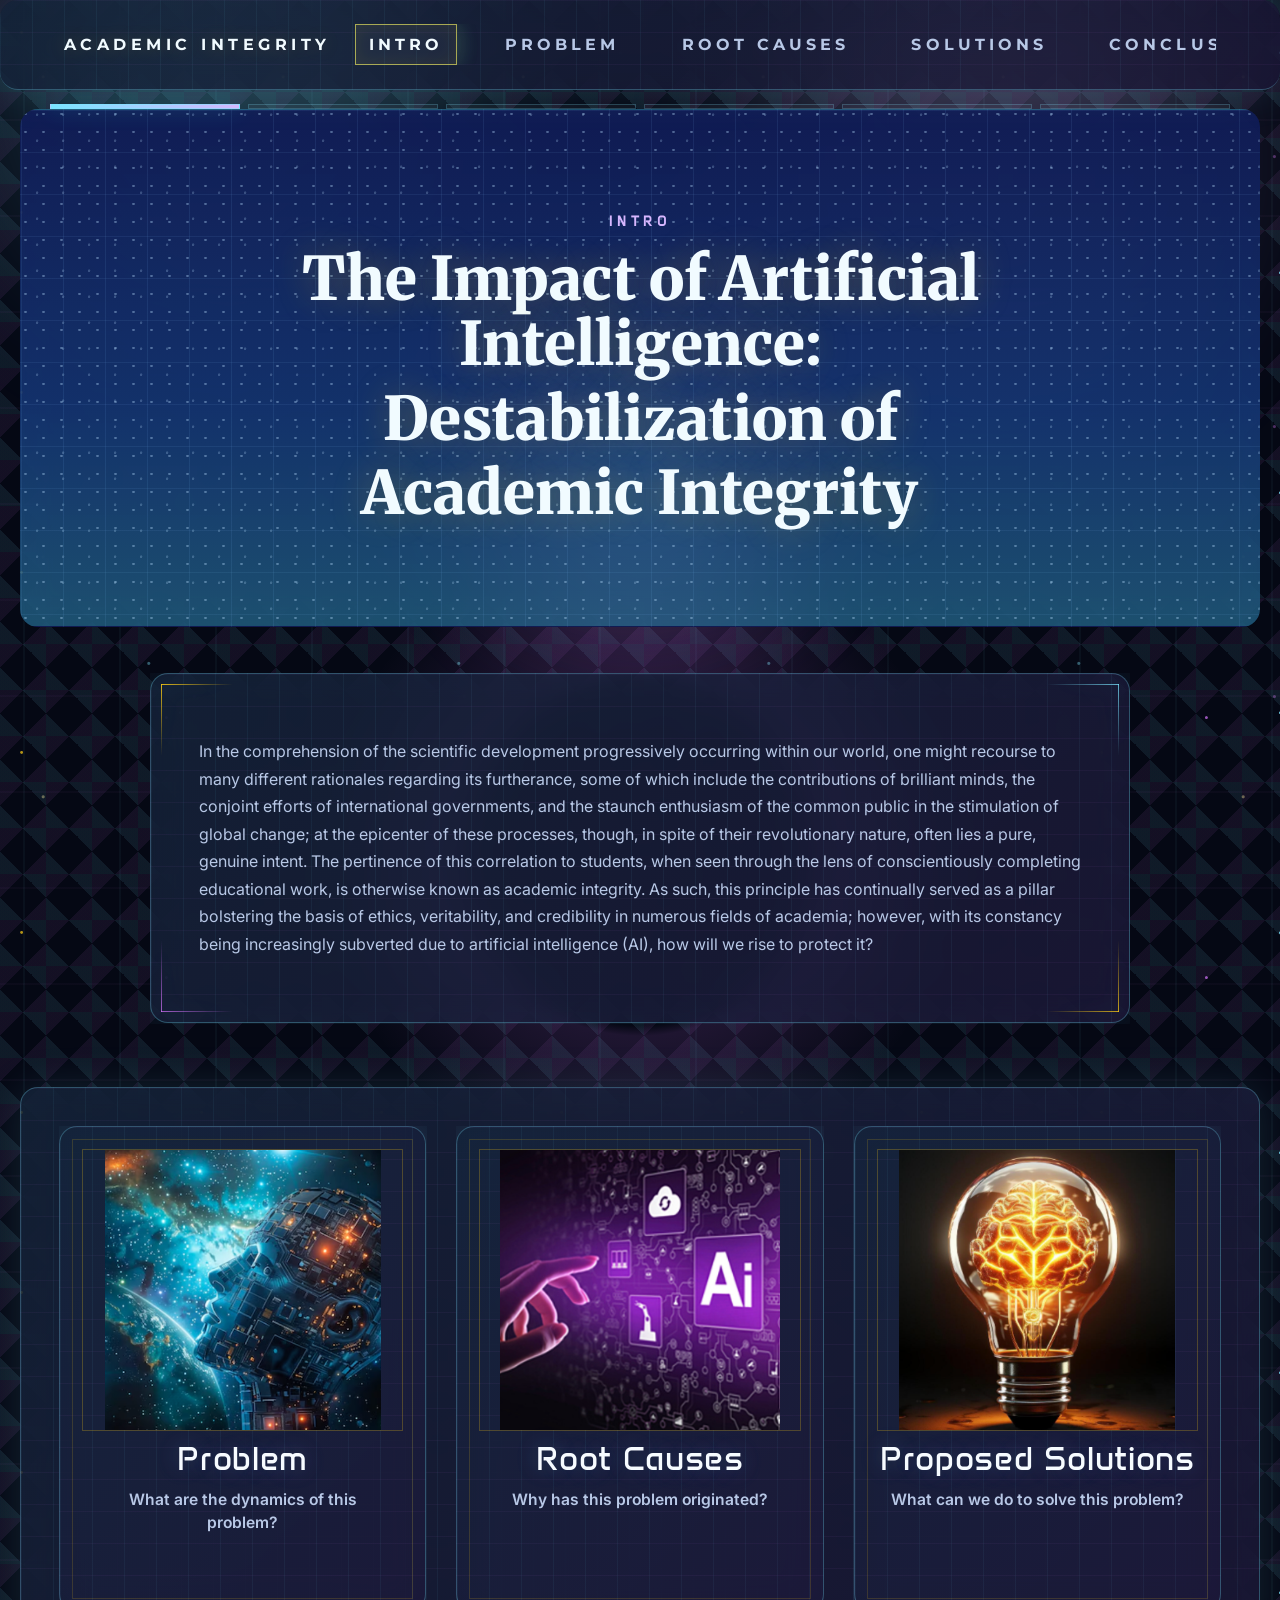
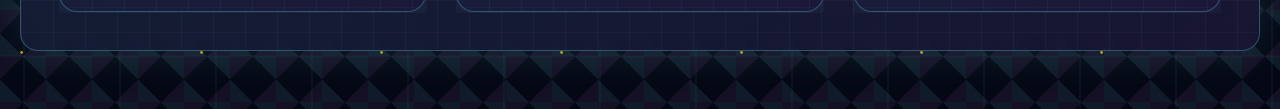
==== commit 1f3f990e: "Add files via upload" ====
--- a/index.html
+++ b/index.html
@@ -7,7 +7,7 @@
   <link rel="preconnect" href="https://fonts.googleapis.com">
   <link rel="preconnect" href="https://fonts.gstatic.com" crossorigin>
   <link href="https://fonts.googleapis.com/css2?family=Cormorant+Garamond:wght@500;600;700&family=Anta&family=Inter:wght@400;500;600;700;800&family=Merriweather:wght@400;700;900&family=Montserrat:wght@400;500;600;700;800&display=swap" rel="stylesheet">
-  <link rel="stylesheet" href="styles.css?v=cursorglow1">
+  <link rel="stylesheet" href="styles.css?v=claude17">
 </head>
 <body>
   <header class="site-header">
@@ -52,6 +52,6 @@
       </a>
     </section>
   </main>
-  <script src="theme-loader.js?v=55"></script>
+  <script src="theme-loader.js?v=76"></script>
 </body>
 </html>
--- a/styles.css
+++ b/styles.css
@@ -560,6 +560,104 @@
   text-shadow: 0 0 26px rgba(245, 199, 22, 0.2);
 }
 
+.college-board-visual {
+  position: relative;
+  margin: clamp(28px, 4vw, 44px) 0;
+  padding: clamp(22px, 3.4vw, 36px);
+  overflow: hidden;
+  border: 2px solid color-mix(in srgb, var(--ink), transparent 12%);
+  background:
+    radial-gradient(circle at 18% 18%, color-mix(in srgb, var(--accent), transparent 72%), transparent 24%),
+    radial-gradient(circle at 88% 18%, color-mix(in srgb, var(--warning), transparent 78%), transparent 26%),
+    linear-gradient(rgba(255, 255, 255, 0.055) 1px, transparent 1px),
+    linear-gradient(90deg, rgba(255, 255, 255, 0.045) 1px, transparent 1px),
+    color-mix(in srgb, var(--ink), #000 46%);
+  background-size: auto, auto, 34px 34px, 34px 34px, auto;
+  box-shadow: var(--shadow), 0 24px 70px color-mix(in srgb, var(--ink), transparent 78%);
+}
+
+.college-board-visual::before {
+  content: "";
+  position: absolute;
+  inset: 12px;
+  border: 1px solid color-mix(in srgb, var(--accent), transparent 44%);
+  pointer-events: none;
+}
+
+.college-board-description {
+  position: relative;
+  z-index: 1;
+  max-width: 980px;
+  margin: 0 0 clamp(20px, 3vw, 30px);
+  color: color-mix(in srgb, var(--panel-strong), transparent 8%);
+  font-family: "Nexa Script", "Magnolia Script", "Binate", "Cormorant Garamond", serif;
+  font-size: clamp(1.45rem, 2.35vw, 2.25rem);
+  font-weight: 500;
+  line-height: 1.22;
+}
+
+.pie-chart-grid {
+  position: relative;
+  z-index: 1;
+  display: grid;
+  grid-template-columns: repeat(3, minmax(0, 1fr));
+  gap: clamp(14px, 2vw, 24px);
+}
+
+.pie-chart-card {
+  display: grid;
+  align-content: start;
+  justify-items: center;
+  gap: 16px;
+  min-width: 0;
+  padding: clamp(16px, 2.2vw, 24px);
+  border: 1px solid color-mix(in srgb, var(--accent), transparent 36%);
+  background: color-mix(in srgb, var(--panel-strong), transparent 4%);
+  box-shadow: 0 18px 38px color-mix(in srgb, var(--ink), transparent 84%);
+}
+
+.pie-chart {
+  width: min(100%, 220px);
+  aspect-ratio: 1;
+  display: grid;
+  place-items: center;
+  border-radius: 50%;
+  background:
+    radial-gradient(circle, var(--panel-strong) 0 48%, transparent 49%),
+    conic-gradient(var(--warning) 0 var(--angle), color-mix(in srgb, var(--muted), transparent 76%) var(--angle) 360deg);
+  box-shadow: inset 0 0 0 1px color-mix(in srgb, var(--accent), transparent 42%), inset 0 0 0 12px color-mix(in srgb, var(--accent), transparent 90%), 0 22px 44px color-mix(in srgb, var(--warning), transparent 68%);
+}
+
+.pie-chart strong {
+  color: var(--ink);
+  font-family: var(--font-serif);
+  font-size: clamp(2.7rem, 5vw, 4.35rem);
+  font-style: italic;
+  font-weight: 700;
+  line-height: 1;
+}
+
+.pie-chart-card p {
+  margin: 0;
+  color: var(--ink);
+  font-family: var(--font-body);
+  font-size: clamp(0.95rem, 1.1vw, 1.08rem);
+  font-weight: 800;
+  line-height: 1.35;
+  text-align: center;
+}
+
+.college-board-citation {
+  position: relative;
+  z-index: 1;
+  margin: clamp(18px, 2.6vw, 28px) 0 0;
+  color: color-mix(in srgb, var(--accent), #fff 32%);
+  font-family: var(--font-digital);
+  font-size: clamp(0.95rem, 1.2vw, 1.15rem);
+  font-weight: 800;
+  letter-spacing: 0.05em;
+}
+
 .accent-list {
   margin: 0;
   padding: 0;
@@ -644,20 +742,21 @@
 .stat-bars {
   display: grid;
   grid-template-columns: repeat(3, minmax(0, 1fr));
-  gap: clamp(18px, 2.4vw, 30px);
+  gap: clamp(12px, 1.8vw, 24px);
 }
 
 .stat-card {
   position: relative;
+  container-type: inline-size;
   min-width: 0;
   min-height: clamp(250px, 23vw, 330px);
-  padding: clamp(18px, 2vw, 24px);
+  padding: clamp(16px, 1.8vw, 22px);
   display: grid;
   grid-template-rows: minmax(56px, auto) minmax(54px, auto) minmax(26px, auto);
   align-content: end;
   align-items: end;
   gap: 8px;
-  overflow: hidden;
+  overflow: visible;
   border-left: 1px solid rgba(245, 199, 22, 0.28);
 }
 
@@ -682,12 +781,14 @@
 
 .stat-card strong {
   align-self: end;
+  display: block;
+  max-width: 100%;
   color: var(--warning);
   font-family: var(--font-serif);
-  font-size: clamp(2rem, 2.45vw, 3rem);
+  font-size: clamp(2rem, 26cqw, 3rem);
   font-style: italic;
   font-weight: 400;
-  line-height: 0.9;
+  line-height: 1;
   white-space: nowrap;
   overflow-wrap: normal;
   text-shadow: 0 0 24px rgba(245, 199, 22, 0.28);
@@ -1120,6 +1221,49 @@
   --m-title-font: var(--font-serif);
 }
 
+.mockup-claude {
+  --m-bg: #f3eadf;
+  --m-panel: rgba(255, 248, 238, 0.9);
+  --m-line: rgba(70, 50, 35, 0.22);
+  --m-ink: #261d17;
+  --m-muted: rgba(38, 29, 23, 0.62);
+  --m-one: #c46b3b;
+  --m-two: #55766c;
+  --m-title-font: var(--font-display);
+}
+
+.mockup-card.mockup-claude {
+  grid-column: 1 / -1;
+  width: min(100%, 760px);
+  justify-self: center;
+}
+
+.mockup-claude .mockup-preview {
+  background:
+    linear-gradient(90deg, rgba(38, 29, 23, 0.96) 0 24%, transparent 24.3%),
+    radial-gradient(circle at 72% 24%, rgba(196, 107, 59, 0.2), transparent 25%),
+    linear-gradient(115deg, rgba(38, 29, 23, 0.07) 0 1px, transparent 1px 18px),
+    repeating-linear-gradient(90deg, rgba(38, 29, 23, 0.07) 0 1px, transparent 1px 32px),
+    repeating-linear-gradient(0deg, rgba(38, 29, 23, 0.045) 0 1px, transparent 1px 32px),
+    var(--m-bg);
+  background-size: auto, auto, auto, auto, auto, auto;
+}
+
+.mockup-claude .mockup-hero {
+  width: min(82%, 480px);
+  margin: 0 auto;
+  padding: 24px;
+  border-top: 6px solid rgba(196, 107, 59, 0.74);
+  border-color: rgba(70, 50, 35, 0.22);
+  text-align: center;
+  box-shadow: 0 18px 36px rgba(66, 43, 26, 0.16);
+}
+
+.mockup-claude .mockup-body p,
+.mockup-claude .mockup-body blockquote {
+  box-shadow: inset 5px 0 0 rgba(196, 107, 59, 0.72);
+}
+
 .mockup-warning .mockup-preview,
 .mockup-glitch .mockup-preview {
   clip-path: polygon(0 0, 100% 0, 100% 92%, 92% 100%, 0 100%);
@@ -1193,6 +1337,55 @@
   font-size: clamp(2rem, 4.4vw, 4.2rem);
   line-height: 1.02;
   letter-spacing: 0;
+}
+
+.conclusion-page .accent-list {
+  display: grid;
+  gap: 14px;
+  margin: 18px 0 30px;
+}
+
+.conclusion-page .accent-list li {
+  margin: 0;
+  padding: 18px 18px 18px 54px;
+  border-width: 1px 1px 1px 6px;
+  border-style: solid;
+  border-color: color-mix(in srgb, var(--warning), transparent 62%);
+  background:
+    linear-gradient(90deg, color-mix(in srgb, var(--warning), transparent 84%), transparent 46%),
+    color-mix(in srgb, var(--panel-strong), transparent 16%);
+  color: var(--ink);
+  font-size: clamp(1.05rem, 1.25vw, 1.18rem);
+  font-weight: 800;
+  box-shadow: 0 14px 32px color-mix(in srgb, var(--warning), transparent 88%);
+}
+
+.conclusion-page .accent-list li::before {
+  left: 18px;
+  top: 20px;
+  font-size: 1.15rem;
+}
+
+.conclusion-page .accent-list strong {
+  color: var(--ink);
+  font-family: var(--font-ui);
+  font-size: 1.05em;
+  font-weight: 900;
+}
+
+.conclusion-page .conclusion-thesis {
+  padding: clamp(18px, 2.8vw, 28px);
+  border-left: 7px solid var(--warning);
+  background:
+    linear-gradient(90deg, color-mix(in srgb, var(--warning), transparent 86%), transparent 62%),
+    color-mix(in srgb, var(--panel-strong), transparent 10%);
+  font-family: "Merriweather", "Cormorant Garamond", Georgia, serif;
+  font-size: clamp(1.85rem, 3vw, 3.1rem);
+  font-style: normal;
+  font-weight: 900;
+  letter-spacing: 0;
+  line-height: 1.08;
+  box-shadow: 0 16px 36px color-mix(in srgb, var(--warning), transparent 88%);
 }
 
 .works-cited-link {
@@ -1469,6 +1662,10 @@
     grid-template-columns: 1fr;
   }
 
+  .pie-chart-grid {
+    grid-template-columns: 1fr;
+  }
+
   main {
     width: min(100% - 22px, 1240px);
   }
